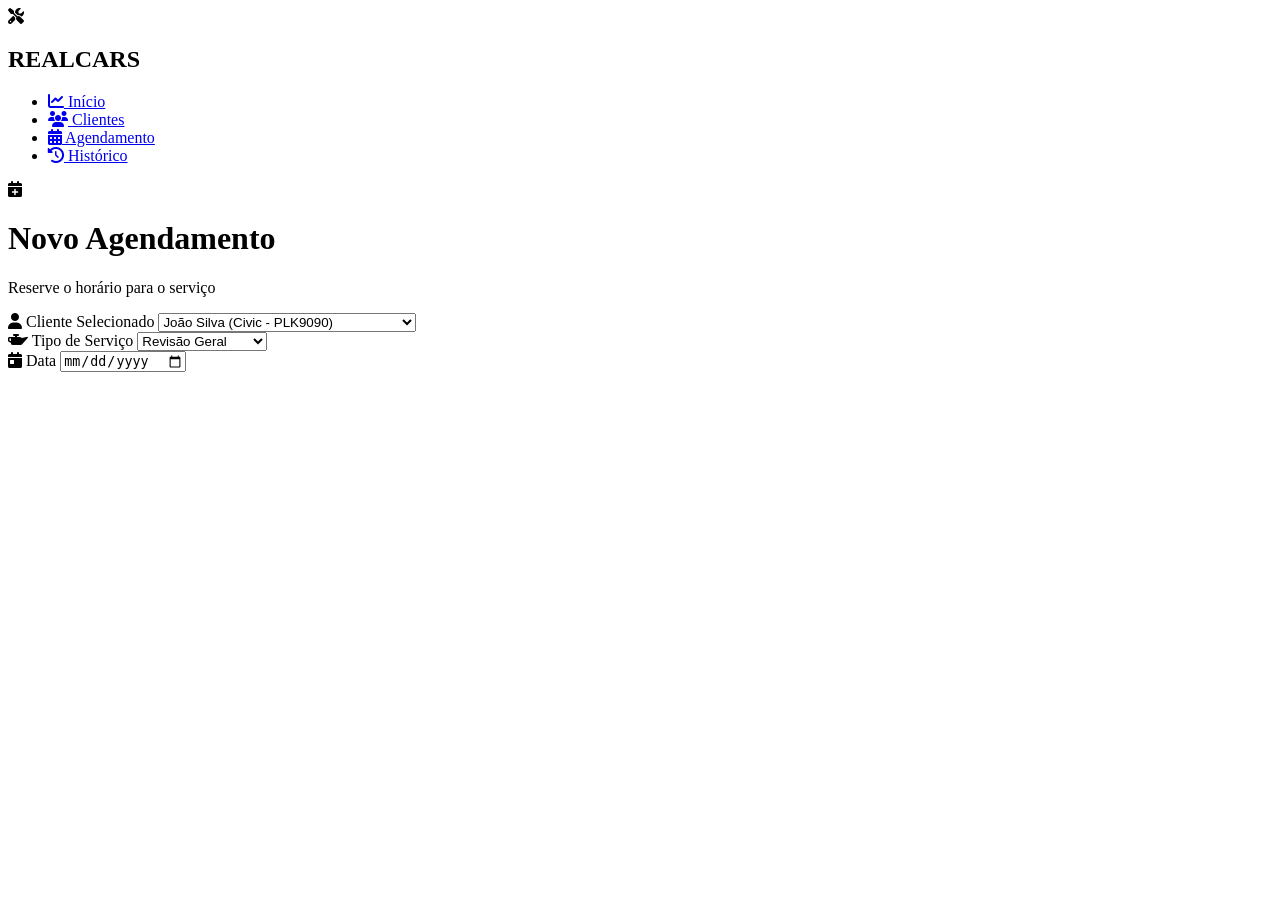
==== agendamento.html @ a80636da "data" ====
<!DOCTYPE html>
<html lang="pt-br">
<head>
     <meta charset="UTF-8">
    <meta name="viewport" content="width=device-width, initial-scale=1.0">
    <title>Agendar Serviço - REAL CARS</title>

     <link rel="stylesheet" href="sidebar.css">
     <link rel="stylesheet" href="style.css">
     <link rel="stylesheet" href="agendamento.css">

     <link rel="stylesheet" href="https://cdnjs.cloudflare.com/ajax/libs/font-awesome/6.4.0/css/all.min.css">
    <link href="https://fonts.googleapis.com/css2?family=Montserrat:wght@400;600&family=Oswald:wght@500;700&display=swap" rel="stylesheet">
</head>
<body>

     <nav class="sidebar">
        <div class="logo-text-container">
            <i class="fas fa-tools logo-icon-red"></i>
            <h2>REAL<span>CARS</span></h2>
        </div>
        <ul>
            <li><a href="index.html"><i class="fas fa-chart-line"></i> Início</a></li>
            <li><a href="cadastro.html"><i class="fas fa-users"></i> Clientes</a></li>
            <li><a href="agendamento.html" class="active"><i class="fas fa-calendar-alt"></i> Agendamento</a></li>
            <li><a href="historico.html"><i class="fas fa-history"></i> Histórico</a></li>
        </ul>
    </nav>

      <main>
        <div class="agendamento-content">

            <div class="header-page">
                <i class="fas fa-calendar-plus header-icon"></i>
                <h1>Novo Agendamento</h1>
                <p>Reserve o horário para o serviço</p>
            </div>

            <div class="box-agendar"></div>

                 <div class="form-group">
                    <label><i class="fas fa-user"></i> Cliente Selecionado</label>
                    <select>
                        <option>João Silva (Civic - PLK9090)</option>
                        <option>Maria Oliveira (Onix - ABC1234)</option>
                        <option>Murilo Grando (Fusca - AJI6154)</option>
                        <option>Dionatan Inhoato (BMW X5 - CRF6475)</option>
                        <option>Thiago Ireno (FORD KA - ABF1231)</option>
                        <option>Mario Borges (Brasilia - AJJ7878)</option>
                    </select>
                </div>

                  <div class="form-group">
                    <label><i class="fas fa-oil-can"></i> Tipo de Serviço</label>
                    <select>
                        <option>Revisão Geral</option>
                        <option>Troca de Óleo</option>
                        <option>Sistema de Freios</option>
                        <option>Suspensão</option>
                        <option>Outros</option>
                    </select>
                </div>
                
                 <div class="form-row">
                    <div class="form-group">
                        <label><i class="fas fa-calendar-day"></i> Data</label>
                        <input type="date">
                    </div>
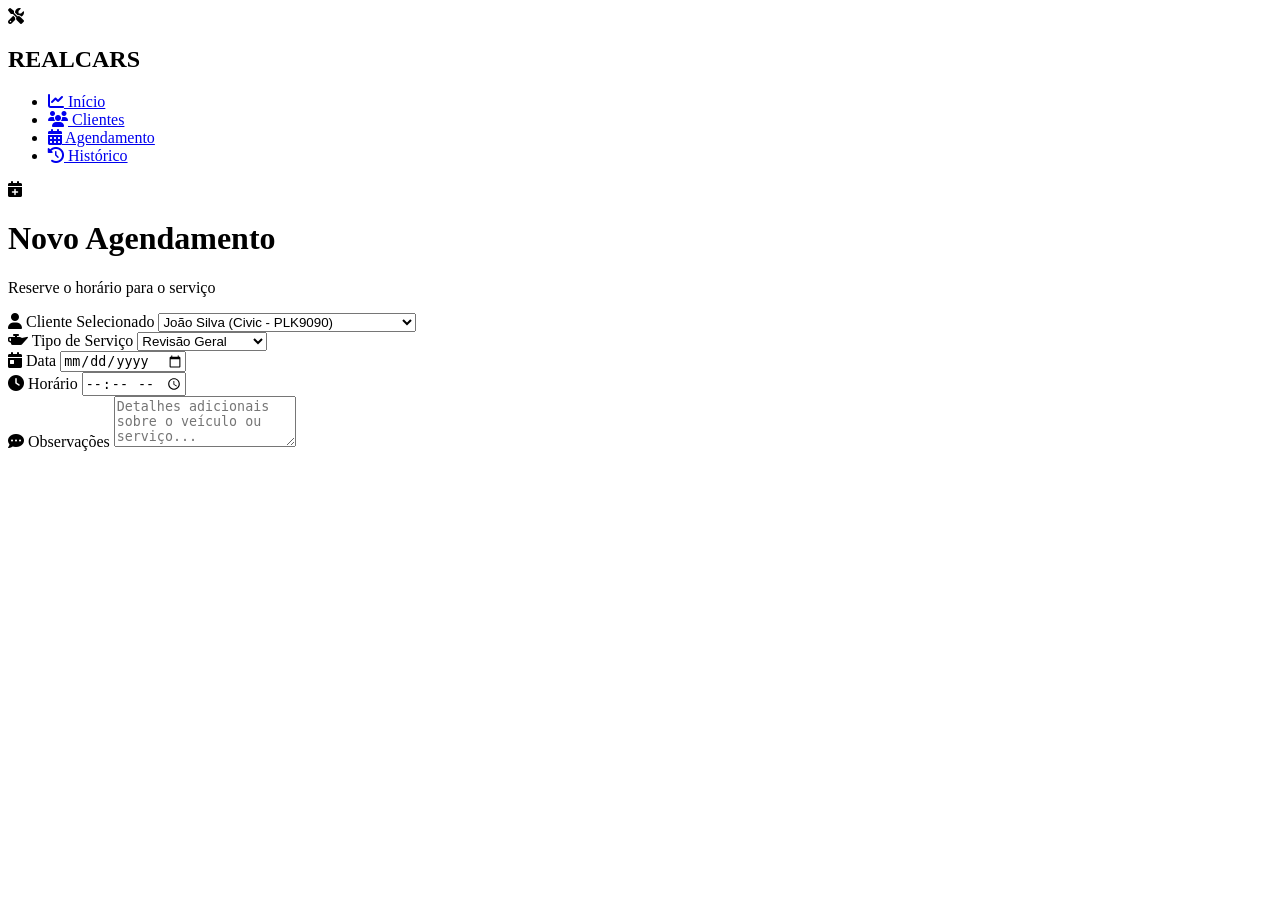
==== commit 781bb5db: "observações" ====
--- a/agendamento.html
+++ b/agendamento.html
@@ -60,12 +60,22 @@
                         <option>Outros</option>
                     </select>
                 </div>
-                
+
                  <div class="form-row">
                     <div class="form-group">
                         <label><i class="fas fa-calendar-day"></i> Data</label>
                         <input type="date">
                     </div>
+                    <div class="form-group">
+                        <label><i class="fas fa-clock"></i> Horário</label>
+                        <input type="time">
+                    </div>
+                </div>
+
+                 <div class="form-group">
+                    <label><i class="fas fa-comment-dots"></i> Observações</label>
+                    <textarea rows="3" placeholder="Detalhes adicionais sobre o veículo ou serviço..."></textarea>
+                </div>
 
 
 
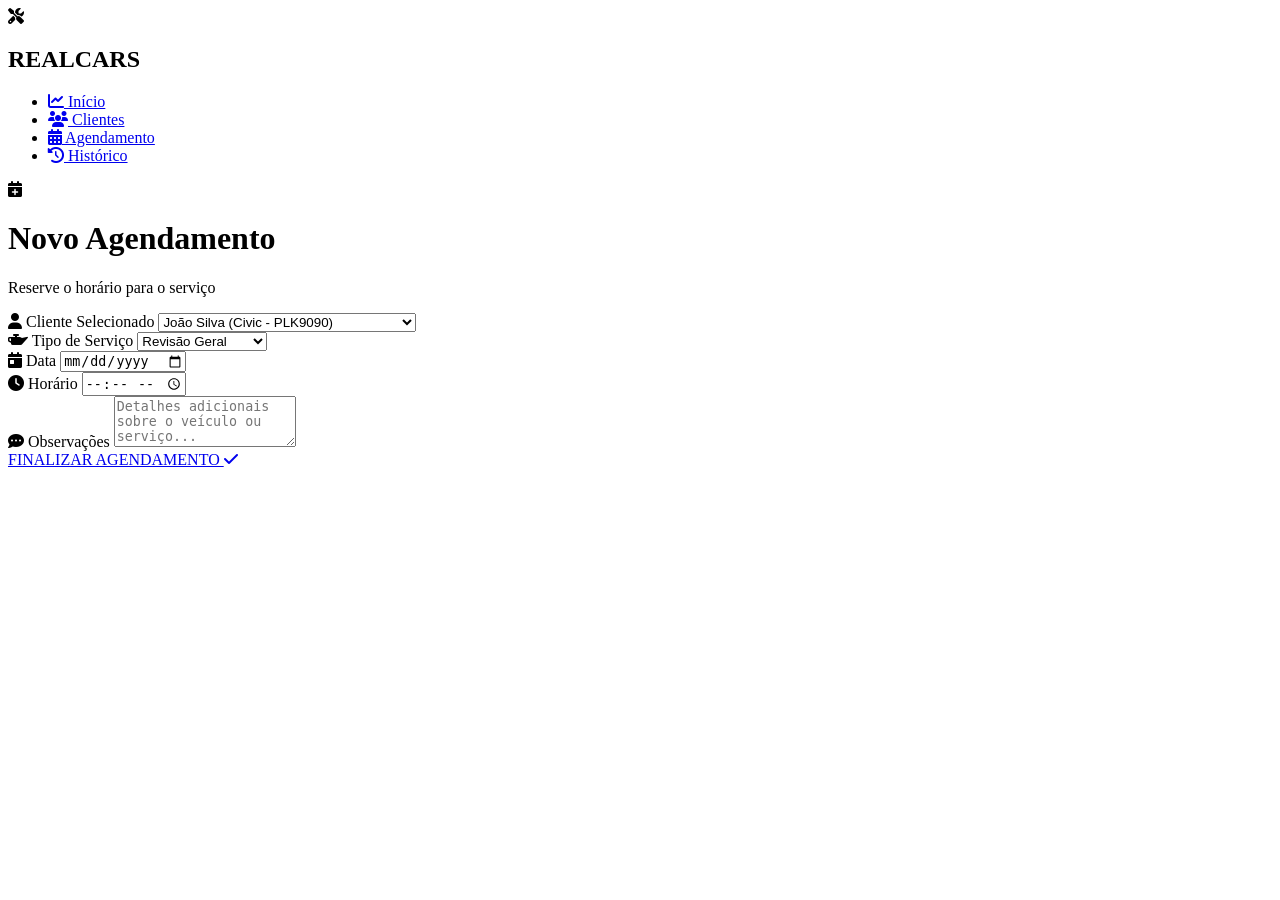
==== commit 677cc8a4: "finalizar agendamento" ====
--- a/agendamento.html
+++ b/agendamento.html
@@ -77,5 +77,14 @@
                     <textarea rows="3" placeholder="Detalhes adicionais sobre o veículo ou serviço..."></textarea>
                 </div>
 
+                <a href="historico.html" class="btn-confirmar">
+                    FINALIZAR AGENDAMENTO <i class="fas fa-check"></i>
+                </a>
+            </div>
+        </div>
+    </main>
 
 
+
+
+
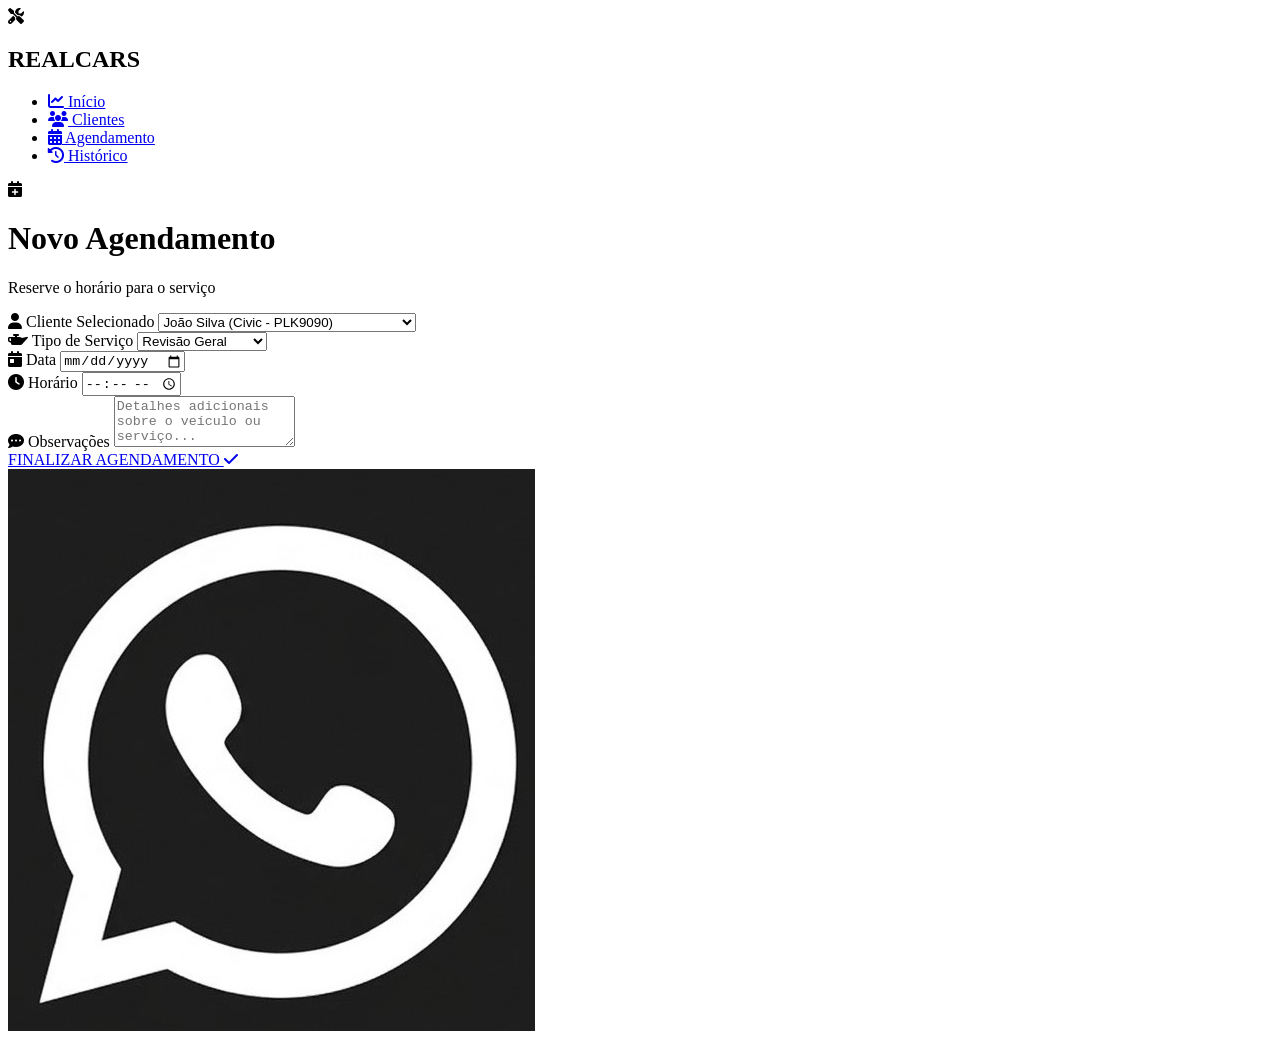
==== commit 0a1da44c: "wpp" ====
--- a/agendamento.html
+++ b/agendamento.html
@@ -84,7 +84,14 @@
         </div>
     </main>
 
+      <a href="https://wa.me/5542999809581" target="_blank">
+        <img src="unnamed.jpg" class="whatsapp-float" alt="WhatsApp">
+    </a>
+
+</body>
+</html>
 
 
 
 
+
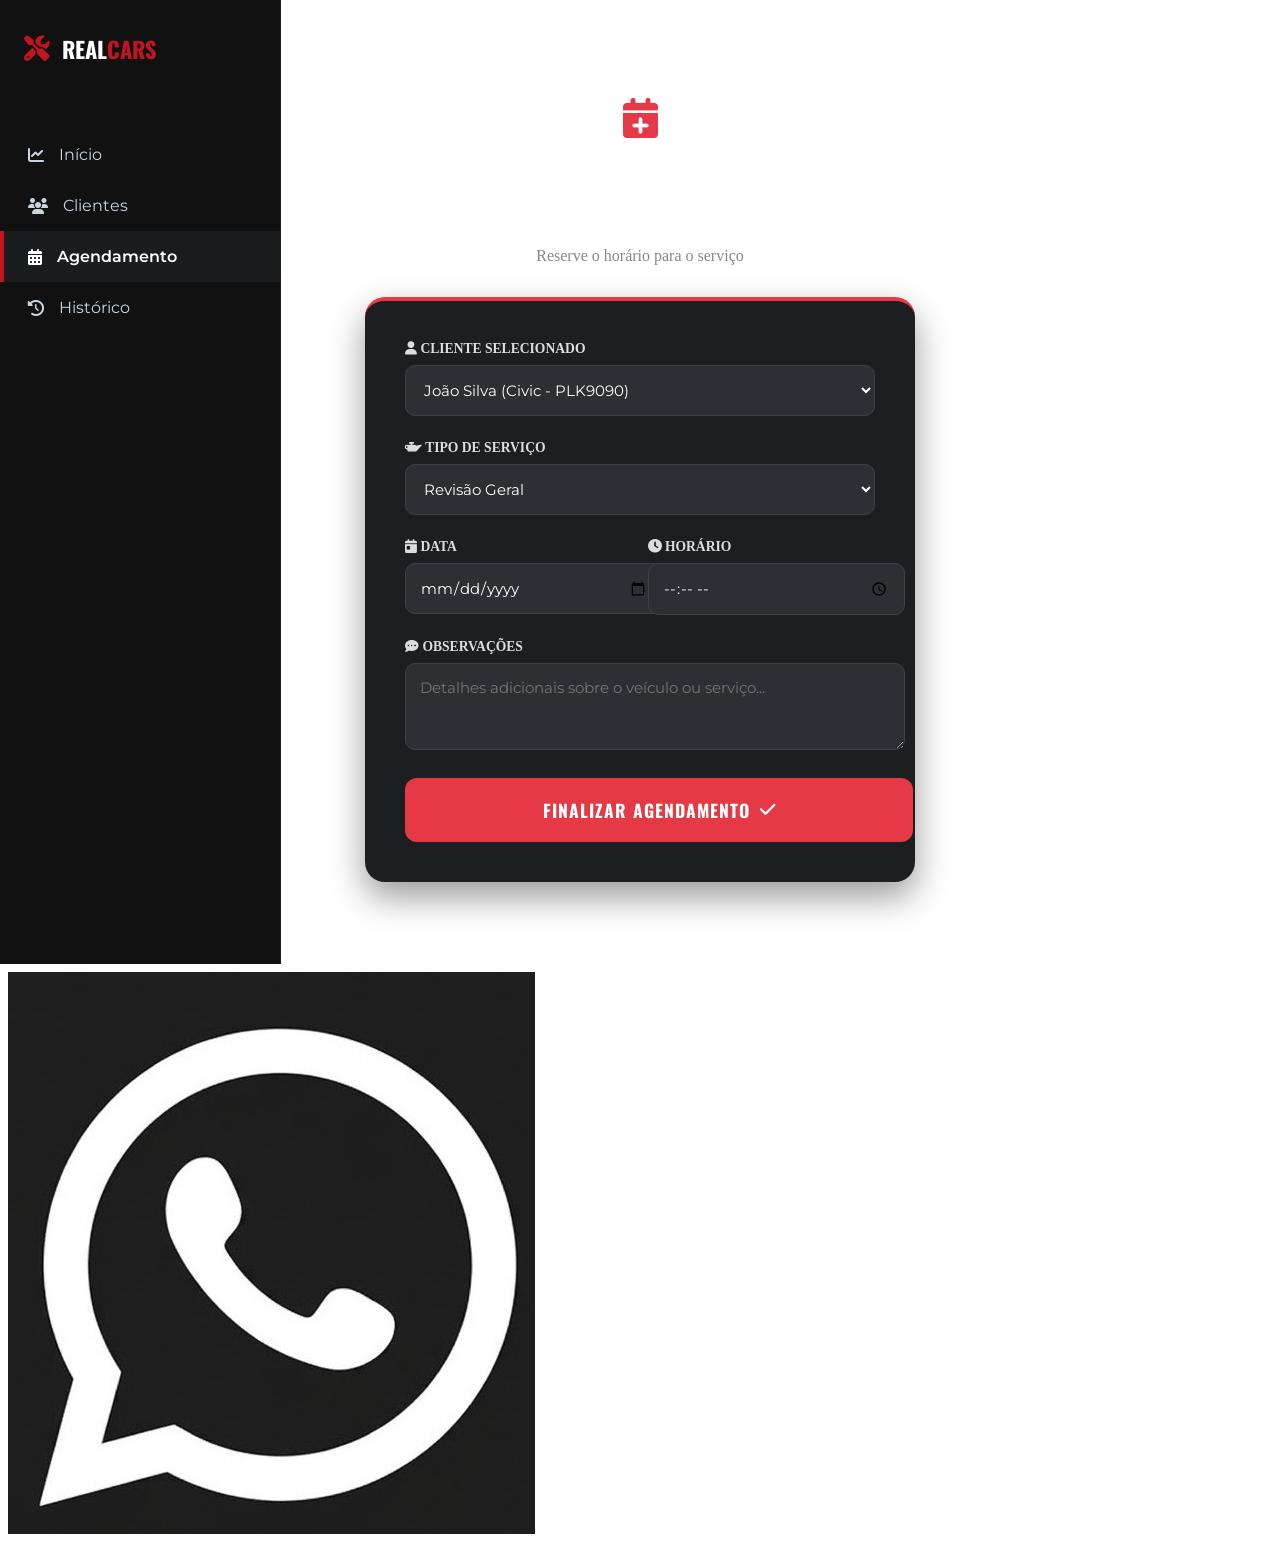
==== commit f4f7913c: "ajustes" ====
--- a/agendamento.html
+++ b/agendamento.html
@@ -1,20 +1,20 @@
 <!DOCTYPE html>
 <html lang="pt-br">
 <head>
-     <meta charset="UTF-8">
+    <meta charset="UTF-8">
     <meta name="viewport" content="width=device-width, initial-scale=1.0">
     <title>Agendar Serviço - REAL CARS</title>
-
-     <link rel="stylesheet" href="sidebar.css">
-     <link rel="stylesheet" href="style.css">
-     <link rel="stylesheet" href="agendamento.css">
-
-     <link rel="stylesheet" href="https://cdnjs.cloudflare.com/ajax/libs/font-awesome/6.4.0/css/all.min.css">
+    
+    <link rel="stylesheet" href="sidebar.css">
+    <link rel="stylesheet" href="style.css">
+    <link rel="stylesheet" href="agendamento.css">
+    
+    <link rel="stylesheet" href="https://cdnjs.cloudflare.com/ajax/libs/font-awesome/6.4.0/css/all.min.css">
     <link href="https://fonts.googleapis.com/css2?family=Montserrat:wght@400;600&family=Oswald:wght@500;700&display=swap" rel="stylesheet">
 </head>
 <body>
 
-     <nav class="sidebar">
+    <nav class="sidebar">
         <div class="logo-text-container">
             <i class="fas fa-tools logo-icon-red"></i>
             <h2>REAL<span>CARS</span></h2>
@@ -27,41 +27,40 @@
         </ul>
     </nav>
 
-      <main>
+    <main>
         <div class="agendamento-content">
-
+            
             <div class="header-page">
                 <i class="fas fa-calendar-plus header-icon"></i>
                 <h1>Novo Agendamento</h1>
                 <p>Reserve o horário para o serviço</p>
             </div>
-
-            <div class="box-agendar"></div>
-
-                 <div class="form-group">
+            
+            <div class="box-agendar">
+                
+                <div class="form-group">
                     <label><i class="fas fa-user"></i> Cliente Selecionado</label>
                     <select>
                         <option>João Silva (Civic - PLK9090)</option>
                         <option>Maria Oliveira (Onix - ABC1234)</option>
                         <option>Murilo Grando (Fusca - AJI6154)</option>
-                        <option>Dionatan Inhoato (BMW X5 - CRF6475)</option>
-                        <option>Thiago Ireno (FORD KA - ABF1231)</option>
-                        <option>Mario Borges (Brasilia - AJJ7878)</option>
+                        <option>Dionatan Inhoato (BMW X% - CRFE4587)</option>
+                        <option>Athur Luiz (Brasilia - AJI154)</option>
                     </select>
                 </div>
 
-                  <div class="form-group">
+                <div class="form-group">
                     <label><i class="fas fa-oil-can"></i> Tipo de Serviço</label>
                     <select>
                         <option>Revisão Geral</option>
                         <option>Troca de Óleo</option>
                         <option>Sistema de Freios</option>
                         <option>Suspensão</option>
-                        <option>Outros</option>
+                        <option>Outros (Descrever abaixo)</option>
                     </select>
                 </div>
 
-                 <div class="form-row">
+                <div class="form-row">
                     <div class="form-group">
                         <label><i class="fas fa-calendar-day"></i> Data</label>
                         <input type="date">
@@ -72,7 +71,7 @@
                     </div>
                 </div>
 
-                 <div class="form-group">
+                <div class="form-group">
                     <label><i class="fas fa-comment-dots"></i> Observações</label>
                     <textarea rows="3" placeholder="Detalhes adicionais sobre o veículo ou serviço..."></textarea>
                 </div>
@@ -84,14 +83,9 @@
         </div>
     </main>
 
-      <a href="https://wa.me/5542999809581" target="_blank">
+    <a href="https://wa.me/5542999809581" target="_blank">
         <img src="unnamed.jpg" class="whatsapp-float" alt="WhatsApp">
     </a>
 
 </body>
-</html>
-
-
-
-
-
+</html>
--- a/sidebar.css
+++ b/sidebar.css
@@ -0,0 +1,105 @@
+.sidebar {
+    width: 280px;
+    height: 100vh;
+    background-color: #111111;
+    padding: 2rem 0;
+    position: fixed;
+    left: 0;
+    top: 0;
+    display: flex;
+    flex-direction: column;
+    z-index: 1000;
+    border-right: 1px solid #1a1c1e;
+    transition: all 0.3s ease;
+}
+
+.logo-text-container {
+    display: flex;
+    align-items: center;
+    gap: 12px;
+    padding: 0 1.5rem;
+    margin-bottom: 3rem;
+}
+
+.logo-icon-red { 
+    color: #c31520; 
+    font-size: 1.6rem; 
+}
+
+.sidebar h2 { 
+    color: white; 
+    font-size: 1.4rem; 
+    margin: 0; 
+    font-family: 'Oswald', sans-serif;
+}
+
+.sidebar h2 span { 
+    color: #c31520; 
+}
+
+.sidebar ul { 
+    list-style: none; 
+    padding: 0; 
+}
+
+.sidebar a {
+    display: flex;
+    align-items: center;
+    gap: 15px;
+    color: #cbd5e1;
+    text-decoration: none;
+    padding: 1rem 1.5rem;
+    border-left: 4px solid transparent;
+    transition: 0.3s ease;
+    font-family: 'Montserrat', sans-serif;
+}
+
+.sidebar a:hover { 
+    background-color: rgba(255, 255, 255, 0.05); 
+    color: #fff; 
+}
+
+.sidebar a.active { 
+    background-color: #1a1c1e; 
+    color: #ffffff !important; 
+    border-left: 4px solid #c31520; 
+    font-weight: 600; 
+}
+
+@media (max-width: 768px) {
+    .sidebar {
+        width: 100% !important;
+        height: auto; 
+        position: fixed; 
+        padding: 0.5rem 0;
+        flex-direction: column; 
+        border-right: none;
+        border-bottom: 1px solid #1a1c1e;
+    }
+
+.logo-text-container {
+        margin-bottom: 0.5rem;
+        justify-content: center;
+    }
+
+     .sidebar ul {
+        display: flex;
+        justify-content: center;
+        width: 100%;
+    }
+
+     .sidebar a {
+        padding: 0.8rem;
+        font-size: 0.75rem;
+        flex-direction: column;
+        gap: 5px;
+        border-left: none;
+        text-align: center;
+        flex: 1; 
+    }
+
+     .sidebar a.active { 
+        border-left: none;
+        border-bottom: 3px solid #c31520; 
+    }
+}
--- a/agendamento.css
+++ b/agendamento.css
@@ -0,0 +1,149 @@
+main {
+    display: flex;
+    justify-content: center;
+    align-items: center;
+    padding: 2rem;
+    min-height: 100vh;
+}
+
+.agendamento-content { 
+    width: 100%; 
+    max-width: 550px; 
+}
+
+.header-page { 
+    text-align: center; 
+    margin-bottom: 2rem; 
+}
+
+.header-icon { 
+    color: #e63946; 
+    font-size: 2.5rem; 
+    margin-bottom: 10px; 
+}
+
+.header-page h1 { 
+    font-family: 'Oswald', sans-serif;
+    color: white; 
+    font-size: 2.2rem; 
+    text-transform: uppercase;
+}
+
+.header-page p {
+    color: #888;
+    font-size: 1rem;
+}
+
+.box-agendar {
+    background-color: #1c1e21;
+    padding: 2.5rem;
+    border-radius: 20px;
+    border-top: 4px solid #e63946;
+    box-shadow: 0 15px 35px rgba(0,0,0,0.4);
+}
+
+.form-group { 
+    margin-bottom: 1.5rem; 
+}
+
+label { 
+    display: block; 
+    margin-bottom: 8px; 
+    color: #ddd; 
+    font-size: 0.85rem; 
+    font-weight: 600;
+    text-transform: uppercase;
+}
+
+select, 
+input, 
+textarea {
+    width: 100%; 
+    padding: 14px; 
+    background-color: #2c2f33; 
+    border: 1px solid #3e4247; 
+    border-radius: 10px; 
+    color: white; 
+    font-family: 'Montserrat', sans-serif;
+    font-size: 0.95rem;
+    outline: none;
+    transition: 0.3s ease;
+}
+
+select:focus, 
+input:focus, 
+textarea:focus {
+    border-color: #e63946;
+    background-color: #32363b;
+}
+
+.form-row { 
+    display: flex; 
+    gap: 15px; 
+}
+
+.form-row .form-group { 
+    flex: 1; 
+}
+
+.btn-confirmar {
+    display: flex; 
+    justify-content: center; 
+    align-items: center; 
+    gap: 10px;
+    width: 100%; 
+    padding: 1.2rem; 
+    background-color: #e63946; 
+    color: white;
+    text-align: center; 
+    text-decoration: none; 
+    border-radius: 12px; 
+    font-family: 'Oswald', sans-serif;
+    font-weight: 700;
+    font-size: 1.1rem;
+    text-transform: uppercase;
+    letter-spacing: 1px;
+    transition: 0.4s ease;
+    margin-top: 10px;
+}
+
+.btn-confirmar:hover {
+    background-color: #c31520;
+    transform: translateY(-3px);
+    box-shadow: 0 10px 20px rgba(230, 57, 70, 0.3);
+}
+
+@media (max-width: 768px) {
+    main {
+        padding-top: 100px;
+    }
+
+    .box-agendar {
+        padding: 1.5rem;
+    }
+
+    .form-row { 
+        flex-direction: column; 
+        gap: 0; 
+    }
+
+    .header-page h1 {
+        font-size: 1.8rem;
+    }
+}
+
+.box-agendar {
+    animation: aparecerBox 1s ease;
+}
+
+@keyframes aparecerBox {
+    from {
+        opacity: 0;
+        transform: scale(0.95);
+    }
+
+    to {
+        opacity: 1;
+        transform: scale(1);
+    }
+}
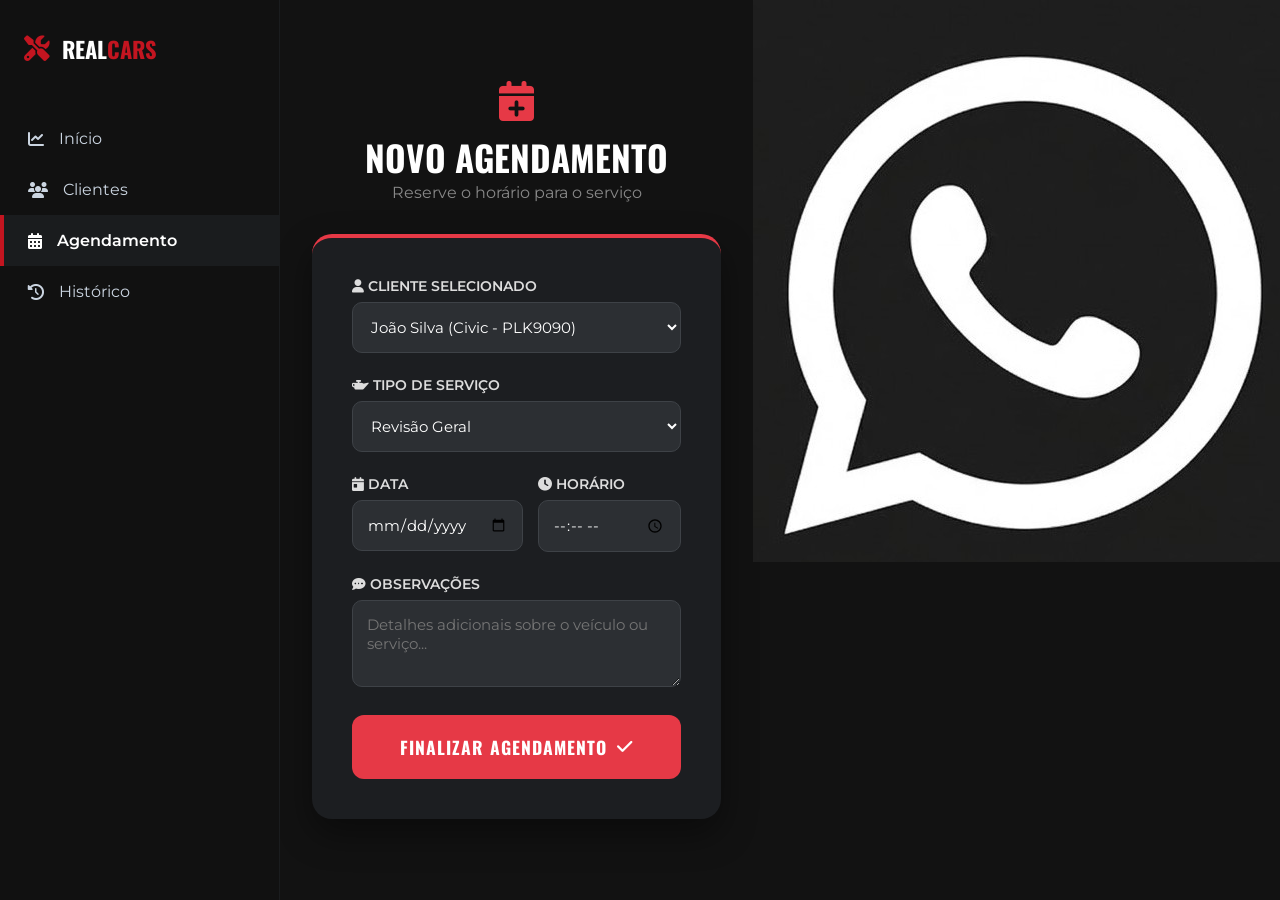
==== commit cfcd092e: "5" ====
--- a/agendamento.html
+++ b/agendamento.html
@@ -44,7 +44,7 @@
                         <option>João Silva (Civic - PLK9090)</option>
                         <option>Maria Oliveira (Onix - ABC1234)</option>
                         <option>Murilo Grando (Fusca - AJI6154)</option>
-                        <option>Dionatan Inhoato (BMW X% - CRFE4587)</option>
+                        <option>Dionatan Inhoato (BMW X5 - CRFE4587)</option>
                         <option>Athur Luiz (Brasilia - AJI154)</option>
                     </select>
                 </div>
--- a/style.css
+++ b/style.css
@@ -0,0 +1,78 @@
+* { 
+    margin: 0; 
+    padding: 0; 
+    box-sizing: border-box; 
+}
+body { 
+    font-family: 'Montserrat', sans-serif; 
+    background-color: #121212; 
+    color: white;
+    display: flex; 
+    flex-direction: row; 
+    min-height: 100vh;
+}
+main {
+    margin-left: 280px; 
+    width: calc(100% - 280px);
+    padding: 3rem;
+    flex-grow: 1;
+    transition: all 0.3s ease;
+}
+
+.header-dashboard {
+    margin-bottom: 40px;
+    position: relative;
+}
+
+.header-dashboard h1 { 
+    font-family: 'Oswald', sans-serif;
+    color: #ffffff; 
+    font-size: 2.8rem;
+    text-transform: uppercase;
+    letter-spacing: 2px;
+}
+
+header-dashboard p {
+    color: #888;
+    font-weight: 300;
+}
+
+.logo-top-right {
+    position: absolute;
+    top: 0;
+    right: 0;
+}
+
+.logo-top-right img {
+    width: 140px;
+    height: auto;
+} 
+
+.dashboard-cards { 
+    display: flex; 
+    gap: 20px; 
+    flex-wrap: wrap; 
+}
+
+.card {
+    background: #1c1e21;
+    padding: 2rem 1.5rem;
+    border-radius: 20px;
+    flex: 1;
+    min-width: 200px;
+    text-align: center;
+    position: relative; 
+    transition: 0.3s;
+    border-bottom: 4px solid #3b82f6; 
+    cursor: help;
+}
+
+.card-azul { border-color: #3b82f6; }
+.card-amarelo { border-color: #f59e0b; }
+.card-verde { border-color: #10b981; }
+
+.card span { 
+    font-family: 'Oswald', sans-serif; 
+    font-size: 3rem; 
+    font-weight: 700; 
+}
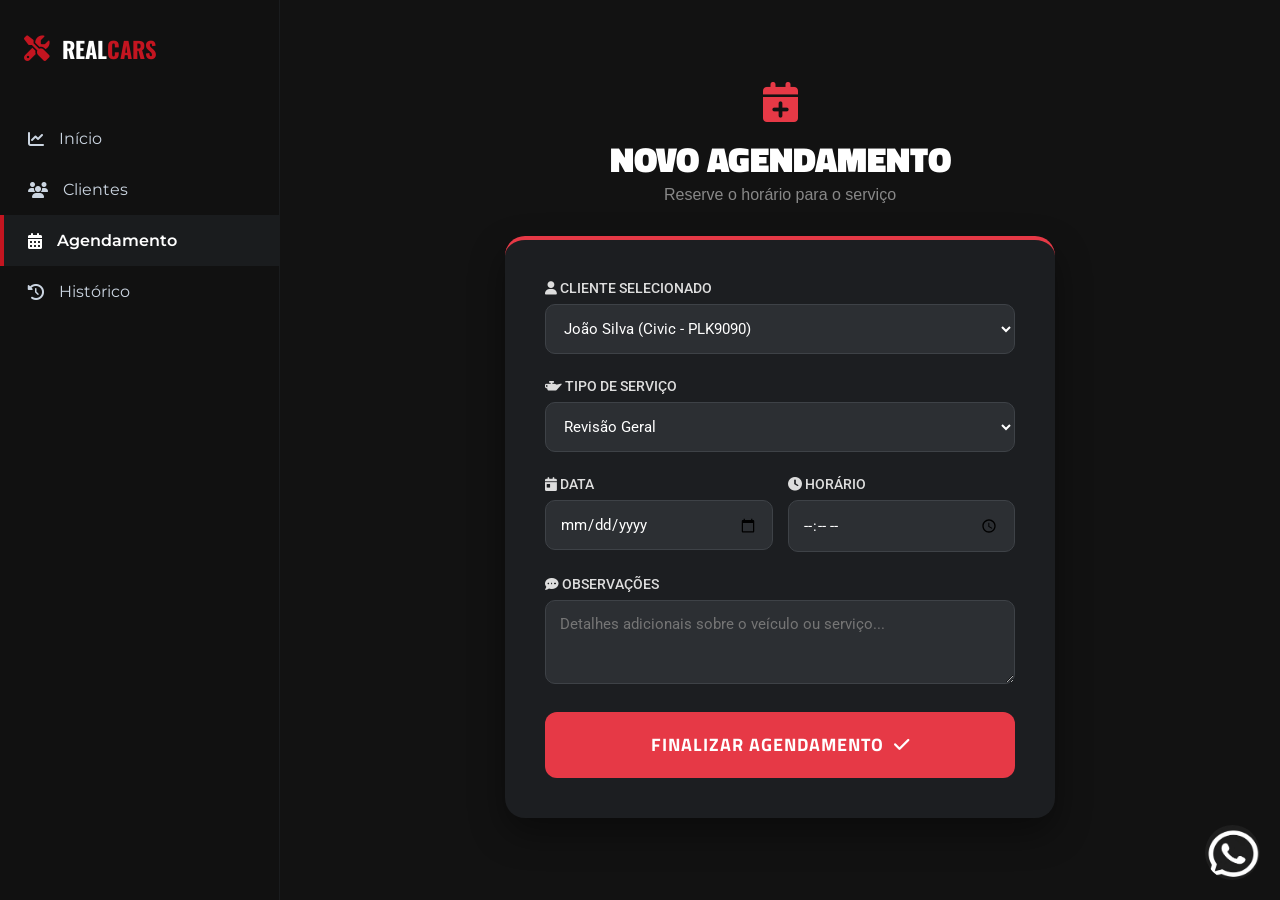
==== commit 09b4ab34: "atualizar fontes" ====
--- a/agendamento.html
+++ b/agendamento.html
@@ -10,7 +10,7 @@
     <link rel="stylesheet" href="agendamento.css">
     
     <link rel="stylesheet" href="https://cdnjs.cloudflare.com/ajax/libs/font-awesome/6.4.0/css/all.min.css">
-    <link href="https://fonts.googleapis.com/css2?family=Montserrat:wght@400;600&family=Oswald:wght@500;700&display=swap" rel="stylesheet">
+   <link href="https://fonts.googleapis.com/css2?family=Roboto:wght@300;400;500;700&family=Titillium+Web:wght@600;700;900&display=swap" rel="stylesheet">
 </head>
 <body>
 
--- a/style.css
+++ b/style.css
@@ -1,10 +1,12 @@
+@import url('https://fonts.googleapis.com/css2?family=Montserrat:wght@300;400;600&family=Oswald:wght@500;700&display=swap');
+
 * { 
     margin: 0; 
     padding: 0; 
     box-sizing: border-box; 
 }
 body { 
-    font-family: 'Montserrat', sans-serif; 
+    font-family: 'Inter', sans-serif;
     background-color: #121212; 
     color: white;
     display: flex; 
@@ -25,14 +27,13 @@
 }
 
 .header-dashboard h1 { 
-    font-family: 'Oswald', sans-serif;
-    color: #ffffff; 
+    font-family: 'Chakra Petch', sans-serif;
     font-size: 2.8rem;
     text-transform: uppercase;
     letter-spacing: 2px;
 }
 
-header-dashboard p {
+.header-dashboard p {
     color: #888;
     font-weight: 300;
 }
@@ -67,12 +68,174 @@
     cursor: help;
 }
 
+.card::after {
+    position: absolute;
+    bottom: 115%;
+    left: 50%;
+    transform: translateX(-50%) translateY(10px);
+    background: #2c2f33;
+    color: #fff;
+    padding: 12px;
+    border-radius: 10px;
+    font-size: 0.8rem;
+    text-align: left;
+    border: 1px solid #e63946;
+    opacity: 0;
+    visibility: hidden;
+    transition: 0.3s;
+    z-index: 100;
+    white-space: pre;
+    pointer-events: none;
+}
+
+
+.card:hover::after { 
+    opacity: 1; 
+    visibility: visible; 
+    transform: translateX(-50%) translateY(0); 
+}
+
+.card-azul::after { content: "CLIENTES:\A • João Silva\A • Maria Oliveira\A • Murilo Grando"; }
+.card-amarelo::after { content: "PENDENTES:\A • Onix (Alinhamento)\A • Fusca (Freio)"; }
+.card-verde::after { content: "CONCLUÍDOS:\A • Civic (Óleo)\A • Cayenne (Revisão)"; }
+
 .card-azul { border-color: #3b82f6; }
 .card-amarelo { border-color: #f59e0b; }
 .card-verde { border-color: #10b981; }
 
 .card span { 
-    font-family: 'Oswald', sans-serif; 
+    font-family: 'Chakra Petch', sans-serif;
     font-size: 3rem; 
     font-weight: 700; 
+}
+
+.dashboard-grid-bottom {
+    display: grid;
+    grid-template-columns: 1.5fr 1fr; 
+    gap: 25px;
+    margin-top: 30px;
+}
+.content-box {
+    background: #1c1e21;
+    border-radius: 20px;
+    padding: 20px;
+    border: 1px solid #2c2f33;
+}
+.fila-item {
+    display: flex;
+    justify-content: space-between;
+    padding: 15px;
+    background: #25282c;
+    border-radius: 12px;
+    margin-bottom: 10px;
+}
+.badge { padding: 4px 10px; border-radius: 6px; font-size: 0.7rem; font-weight: 700; }
+.badge-amarelo { background: rgba(245, 158, 11, 0.2); color: #f59e0b; }
+.badge-azul { background: rgba(59, 130, 246, 0.2); color: #3b82f6; }
+.badge-verde { background: rgba(16, 185, 129, 0.2); color: #10b981; }
+
+.atalhos { display: flex; flex-direction: column; gap: 10px; }
+.btn-atalho {
+    background: #2c2f33; color: white; text-decoration: none;
+    padding: 12px; border-radius: 10px; text-align: center; font-size: 0.9rem;
+    border: 1px solid #3e4247; transition: 0.3s;
+}
+
+.btn-atalho:hover { background: #e63946; }
+
+.status-oficina {
+    margin-top: 15px;
+    padding-top: 15px;
+    border-top: 1px solid #2c2f33;
+    font-size: 0.85rem;
+} 
+
+.whatsapp-float {
+    position: fixed;
+    bottom: 20px;
+    right: 20px;
+    width: 55px;
+    height: 55px;
+    border-radius: 50%;
+    z-index: 1000;
+    transition: 0.3s;
+}
+
+.whatsapp-float:hover { transform: scale(1.1); } 
+
+@media (max-width: 1100px) {
+    .dashboard-grid-bottom { grid-template-columns: 1fr; }
+}
+
+@media (max-width: 768px) {
+   body { 
+        flex-direction: column; 
+    }
+
+main {
+        margin-left: 0 !important; 
+        width: 100% !important;
+        padding: 1.5rem;
+        padding-top: 140px !important; 
+    }
+
+     .header-dashboard {
+        text-align: center;
+    }
+
+    .header-dashboard h1 { font-size: 2rem; }
+    
+    .logo-top-right { 
+        position: relative; 
+        display: block; 
+        margin: 0 auto 20px auto; 
+        text-align: center;
+    }
+
+
+    .dashboard-cards { flex-direction: column; }
+    .card { width: 100%; }
+    .card::after { display: none; } 
+
+    
+    .dashboard-grid-bottom { grid-template-columns: 1fr; }
+}
+
+main { animation: dashboardEntrada 0.8s cubic-bezier(0.22, 1, 0.36, 1); }
+
+.dashboard-cards .card { opacity: 0; animation: cardsEntrada 0.8s cubic-bezier(0.22, 1, 0.36, 1) forwards; }
+
+.card:nth-child(1) { animation-delay: 0.2s; }
+.card:nth-child(2) { animation-delay: 0.4s; }
+.card:nth-child(3) { animation-delay: 0.6s; }
+
+.dashboard-grid-bottom {
+    opacity: 0;
+    animation: conteudoEntrada 1s ease forwards;
+    animation-delay: 0.8s;
+}
+
+@keyframes dashboardEntrada {
+    from { opacity: 0; transform: translateY(40px) scale(0.98); filter: blur(6px); }
+    to { opacity: 1; transform: translateY(0) scale(1); filter: blur(0); }
+}
+
+
+@keyframes cardsEntrada {
+    from { opacity: 0; transform: translateY(50px) rotateX(10deg); filter: blur(4px); }
+    to { opacity: 1; transform: translateY(0) rotateX(0); filter: blur(0); }
+}
+
+@keyframes conteudoEntrada {
+    from {
+        opacity: 0;
+        transform: scale(0.95) translateY(40px);
+        filter: blur(4px);
+    }
+
+    to {
+        opacity: 1;
+        transform: scale(1) translateY(0);
+        filter: blur(0);
+    }
 }
--- a/agendamento.css
+++ b/agendamento.css
@@ -23,10 +23,11 @@
 }
 
 .header-page h1 { 
-    font-family: 'Oswald', sans-serif;
+    font-family: 'Titillium Web', sans-serif; 
     color: white; 
     font-size: 2.2rem; 
     text-transform: uppercase;
+    font-weight: 900; 
 }
 
 .header-page p {
@@ -47,11 +48,12 @@
 }
 
 label { 
+    font-family: 'Roboto', sans-serif;
     display: block; 
     margin-bottom: 8px; 
     color: #ddd; 
     font-size: 0.85rem; 
-    font-weight: 600;
+    font-weight: 500;
     text-transform: uppercase;
 }
 
@@ -64,7 +66,7 @@
     border: 1px solid #3e4247; 
     border-radius: 10px; 
     color: white; 
-    font-family: 'Montserrat', sans-serif;
+    font-family: 'Roboto', sans-serif;
     font-size: 0.95rem;
     outline: none;
     transition: 0.3s ease;
@@ -98,7 +100,7 @@
     text-align: center; 
     text-decoration: none; 
     border-radius: 12px; 
-    font-family: 'Oswald', sans-serif;
+    font-family: 'Titillium Web', sans-serif;
     font-weight: 700;
     font-size: 1.1rem;
     text-transform: uppercase;
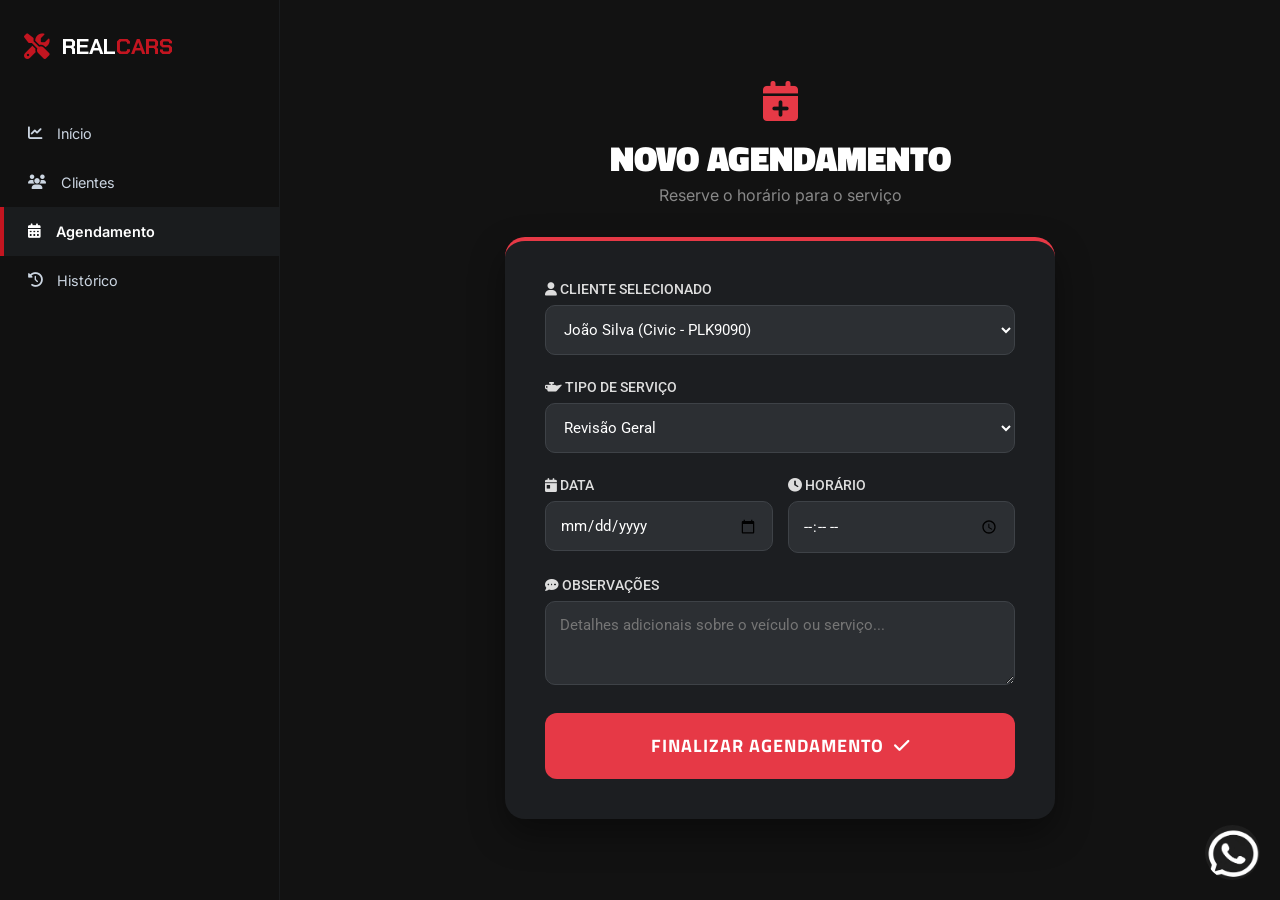
==== commit f5ab3b9d: "ultima alteracao" ====
--- a/agendamento.html
+++ b/agendamento.html
@@ -10,7 +10,7 @@
     <link rel="stylesheet" href="agendamento.css">
     
     <link rel="stylesheet" href="https://cdnjs.cloudflare.com/ajax/libs/font-awesome/6.4.0/css/all.min.css">
-   <link href="https://fonts.googleapis.com/css2?family=Roboto:wght@300;400;500;700&family=Titillium+Web:wght@600;700;900&display=swap" rel="stylesheet">
+   <link href="https://fonts.googleapis.com/css2?family=Chakra+Petch:wght@700&family=Roboto:wght@300;400;500;700&family=Titillium+Web:wght@600;700;900&family=Inter:wght@400;600&display=swap" rel="stylesheet">
 </head>
 <body>
 
--- a/sidebar.css
+++ b/sidebar.css
@@ -30,7 +30,7 @@
     color: white; 
     font-size: 1.4rem; 
     margin: 0; 
-    font-family: 'Oswald', sans-serif;
+   font-family: 'Chakra Petch', sans-serif;
 }
 
 .sidebar h2 span { 
@@ -51,7 +51,8 @@
     padding: 1rem 1.5rem;
     border-left: 4px solid transparent;
     transition: 0.3s ease;
-    font-family: 'Montserrat', sans-serif;
+    font-family: 'Inter', sans-serif;
+    font-size: 0.9rem;
 }
 
 .sidebar a:hover { 
